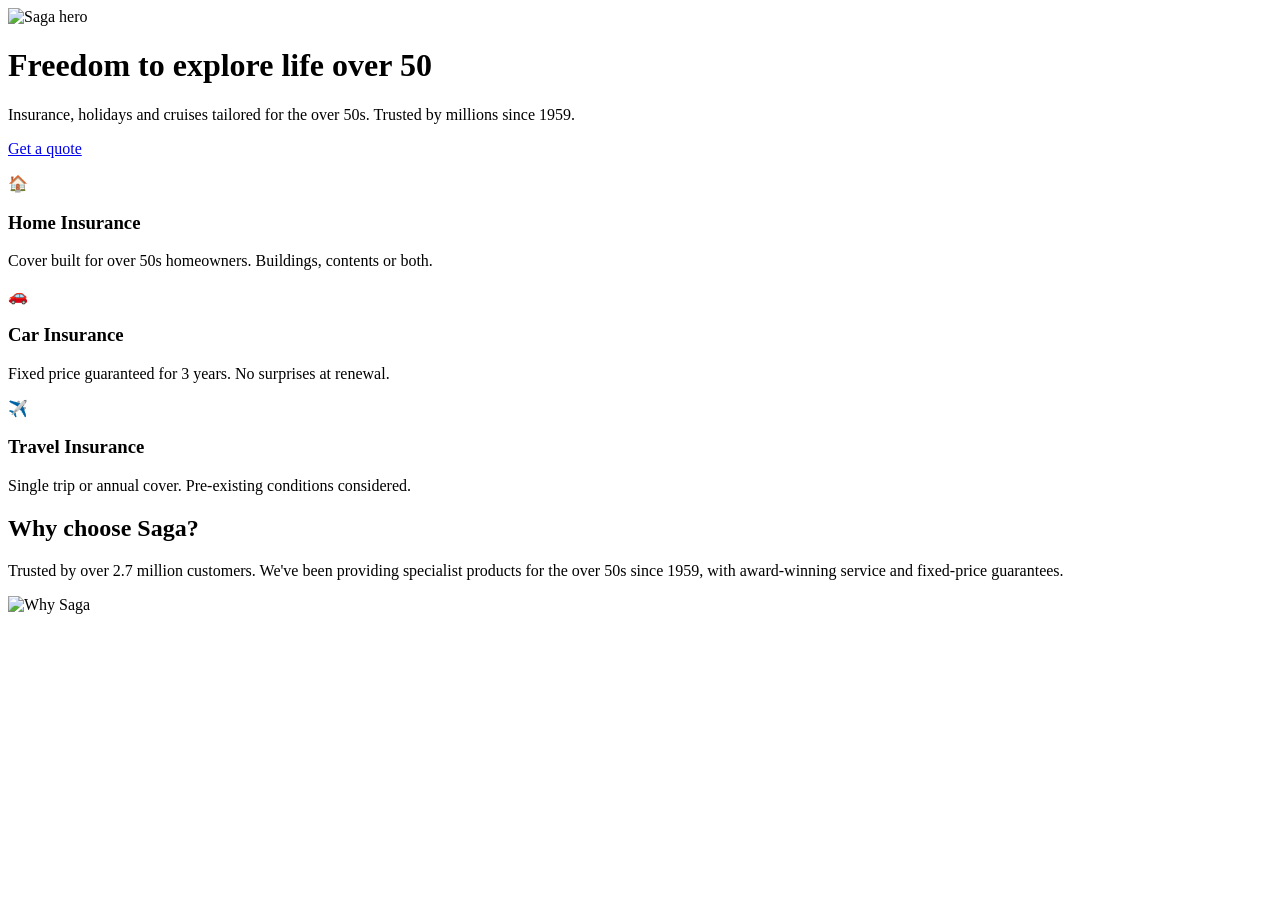
==== index.html @ dc368346 "Add Saga homepage and motorhome insurance EDS pages" ====
<!DOCTYPE html>
<html lang="en">
<head>
  <meta charset="UTF-8">
  <meta name="viewport" content="width=device-width, initial-scale=1.0">
  <title>Home | Saga</title>
</head>
<body>
  <header></header>
  <main>
    <div class="section">
      <div class="hero block">
        <div><div><picture><img src="https://www.saga.co.uk/helix-contentlibrary/saga/homepage/hero.jpg" alt="Saga hero"></picture></div></div>
        <div><div><h1>Freedom to explore life over 50</h1></div></div>
        <div><div><p>Insurance, holidays and cruises tailored for the over 50s. Trusted by millions since 1959.</p></div></div>
        <div><div><p><a href="/car-insurance">Get a quote</a></p></div></div>
      </div>

      <div class="cards block">
        <div>
          <div>🏠</div>
          <div><h3>Home Insurance</h3></div>
          <div><p>Cover built for over 50s homeowners. Buildings, contents or both.</p></div>
        </div>
        <div>
          <div>🚗</div>
          <div><h3>Car Insurance</h3></div>
          <div><p>Fixed price guaranteed for 3 years. No surprises at renewal.</p></div>
        </div>
        <div>
          <div>✈️</div>
          <div><h3>Travel Insurance</h3></div>
          <div><p>Single trip or annual cover. Pre-existing conditions considered.</p></div>
        </div>
      </div>

      <div class="columns block">
        <div>
          <div>
            <h2>Why choose Saga?</h2>
            <p>Trusted by over 2.7 million customers. We've been providing specialist products for the over 50s since 1959, with award-winning service and fixed-price guarantees.</p>
          </div>
          <div><picture><img src="https://www.saga.co.uk/helix-contentlibrary/saga/homepage/why-saga.jpg" alt="Why Saga"></picture></div>
        </div>
      </div>
    </div>
  </main>
  <footer></footer>
</body>
</html>
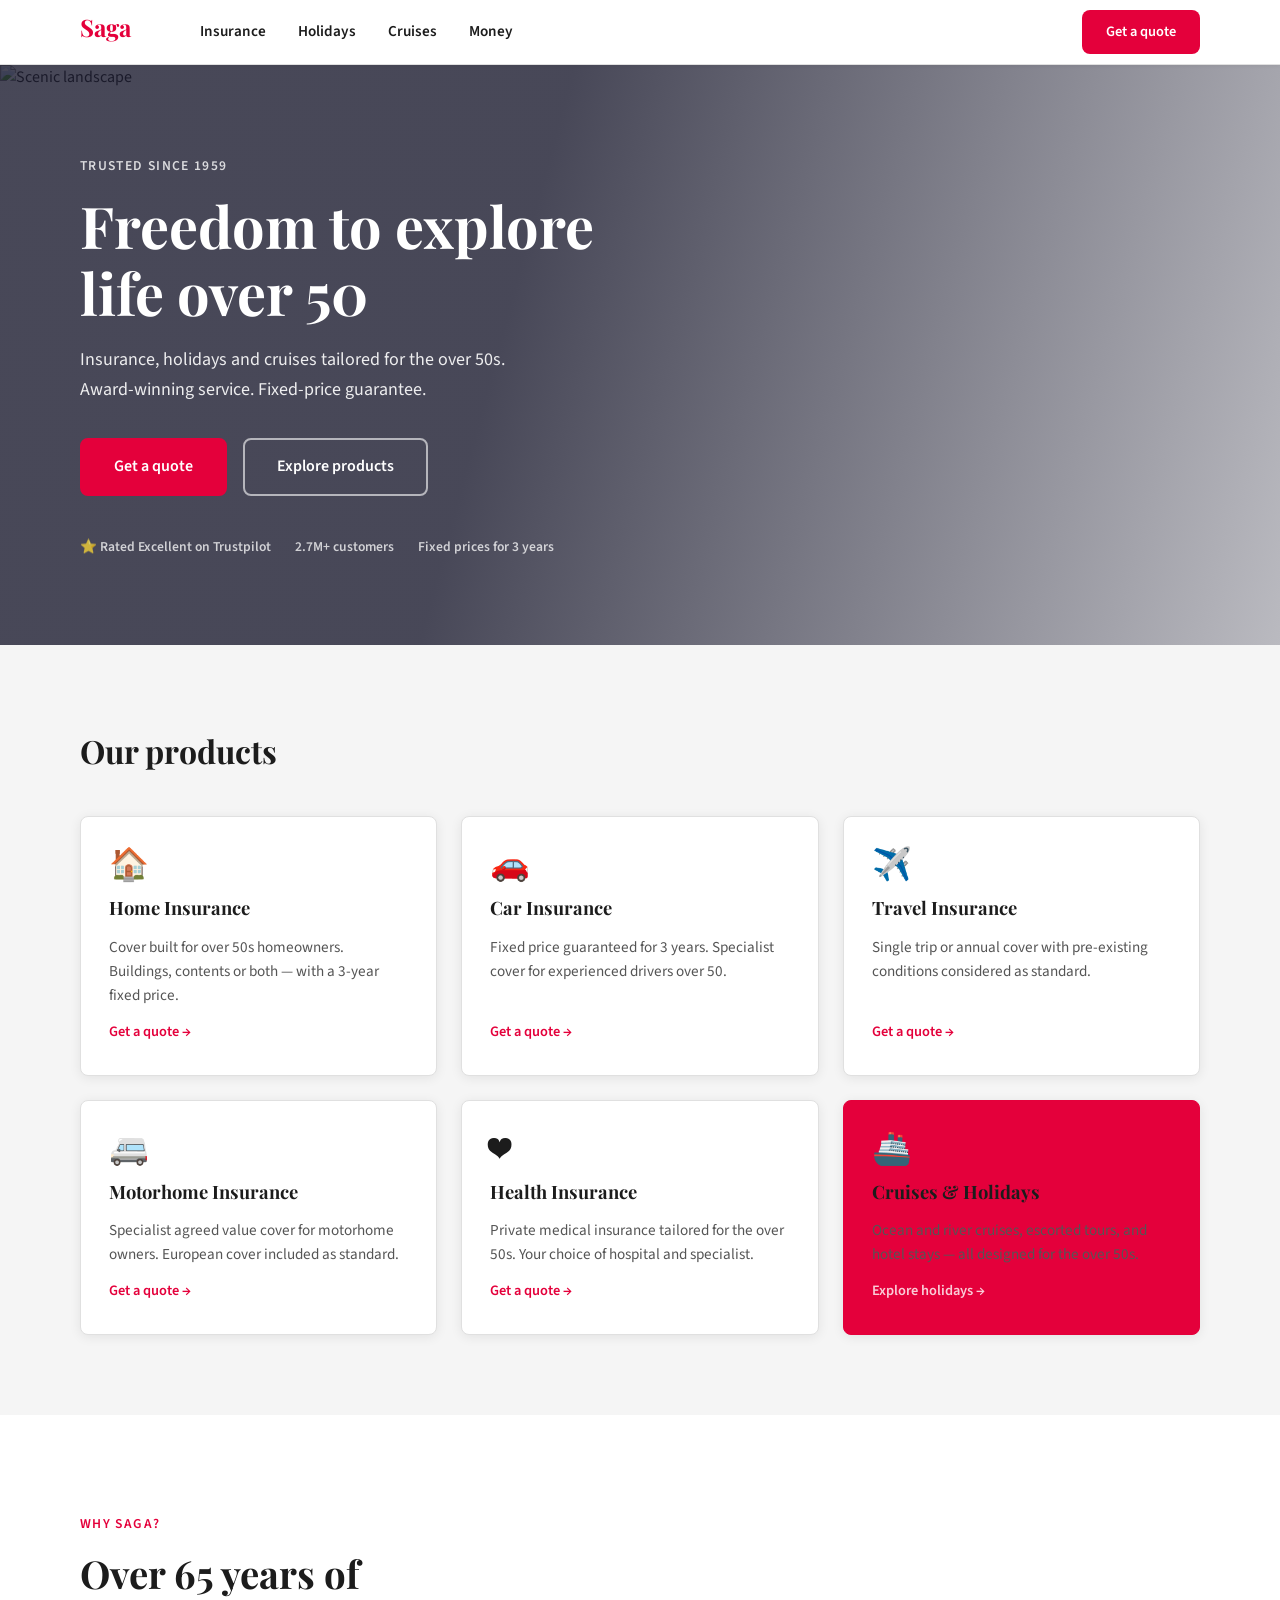
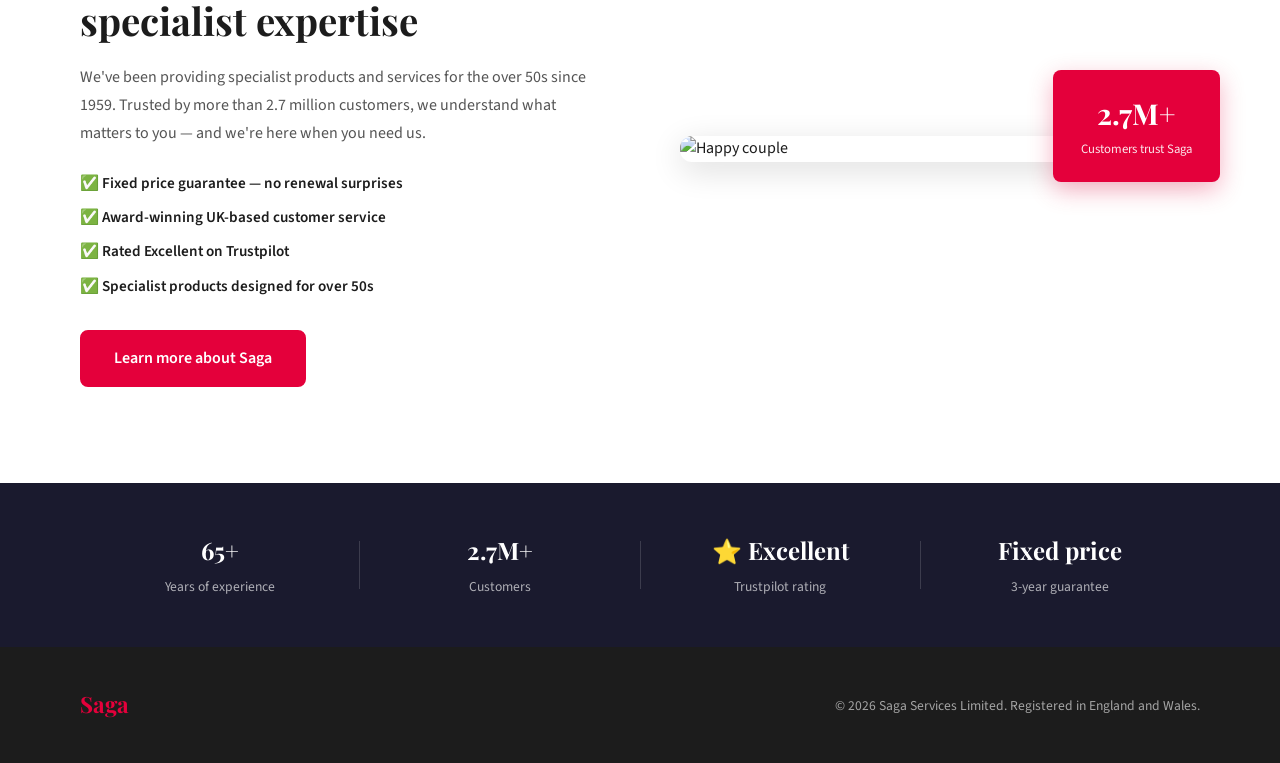
==== commit f1bc3446: "Add Saga branded pages with full UE instrumentation" ====
--- a/index.html
+++ b/index.html
@@ -3,48 +3,194 @@
 <head>
   <meta charset="UTF-8">
   <meta name="viewport" content="width=device-width, initial-scale=1.0">
-  <title>Home | Saga</title>
+  <meta name="urn:adobe:aue:system:aemconnection" content="aem:https://author-p123152-e1209805.adobeaemcloud.com">
+  <title>Home | Saga – Over 50s Insurance, Holidays & Money</title>
+  <script src="https://universal-editor-service.experiencecloud.live/corslib/LATEST" defer></script>
+  <link rel="preconnect" href="https://fonts.googleapis.com">
+  <link rel="preconnect" href="https://fonts.gstatic.com" crossorigin>
+  <link href="https://fonts.googleapis.com/css2?family=Playfair+Display:wght@600;700&family=Source+Sans+3:wght@300;400;600&display=swap" rel="stylesheet">
+  <link rel="stylesheet" href="/styles/saga.css">
 </head>
 <body>
-  <header></header>
+
+  <!-- NAV -->
+  <nav class="nav">
+    <div class="nav-inner">
+      <a href="/" class="nav-logo">
+        <svg width="80" height="28" viewBox="0 0 80 28" fill="none">
+          <text x="0" y="22" font-family="Playfair Display" font-size="24" font-weight="700" fill="#e4003b">Saga</text>
+        </svg>
+      </a>
+      <ul class="nav-links">
+        <li><a href="#">Insurance</a></li>
+        <li><a href="#">Holidays</a></li>
+        <li><a href="#">Cruises</a></li>
+        <li><a href="#">Money</a></li>
+      </ul>
+      <a href="#" class="nav-cta">Get a quote</a>
+    </div>
+  </nav>
+
   <main>
-    <div class="section">
-      <div class="hero block">
-        <div><div><picture><img src="https://www.saga.co.uk/helix-contentlibrary/saga/homepage/hero.jpg" alt="Saga hero"></picture></div></div>
-        <div><div><h1>Freedom to explore life over 50</h1></div></div>
-        <div><div><p>Insurance, holidays and cruises tailored for the over 50s. Trusted by millions since 1959.</p></div></div>
-        <div><div><p><a href="/car-insurance">Get a quote</a></p></div></div>
+
+    <!-- HERO -->
+    <section class="hero"
+      data-aue-resource="urn:aemconnection:/content/saga/en/index/jcr:content/root/hero"
+      data-aue-type="component"
+      data-aue-label="Hero">
+      <div class="hero-bg">
+        <img src="https://images.unsplash.com/photo-1506905925346-21bda4d32df4?w=1600&q=80" alt="Scenic landscape">
+        <div class="hero-overlay"></div>
       </div>
-
-      <div class="cards block">
-        <div>
-          <div>🏠</div>
-          <div><h3>Home Insurance</h3></div>
-          <div><p>Cover built for over 50s homeowners. Buildings, contents or both.</p></div>
+      <div class="hero-content">
+        <span class="hero-eyebrow">Trusted since 1959</span>
+        <h1 data-aue-prop="heading" data-aue-type="richtext">
+          Freedom to explore<br>life over 50
+        </h1>
+        <p data-aue-prop="text" data-aue-type="richtext">
+          Insurance, holidays and cruises tailored for the over 50s.<br>Award-winning service. Fixed-price guarantee.
+        </p>
+        <div class="hero-actions">
+          <a href="#" class="btn btn-primary" data-aue-prop="cta" data-aue-type="text">Get a quote</a>
+          <a href="#" class="btn btn-ghost">Explore products</a>
         </div>
-        <div>
-          <div>🚗</div>
-          <div><h3>Car Insurance</h3></div>
-          <div><p>Fixed price guaranteed for 3 years. No surprises at renewal.</p></div>
-        </div>
-        <div>
-          <div>✈️</div>
-          <div><h3>Travel Insurance</h3></div>
-          <div><p>Single trip or annual cover. Pre-existing conditions considered.</p></div>
+        <div class="hero-trust">
+          <span>⭐ Rated Excellent on Trustpilot</span>
+          <span>2.7M+ customers</span>
+          <span>Fixed prices for 3 years</span>
         </div>
       </div>
+    </section>
 
-      <div class="columns block">
-        <div>
-          <div>
-            <h2>Why choose Saga?</h2>
-            <p>Trusted by over 2.7 million customers. We've been providing specialist products for the over 50s since 1959, with award-winning service and fixed-price guarantees.</p>
-          </div>
-          <div><picture><img src="https://www.saga.co.uk/helix-contentlibrary/saga/homepage/why-saga.jpg" alt="Why Saga"></picture></div>
+    <!-- CARDS -->
+    <section class="cards-section"
+      data-aue-resource="urn:aemconnection:/content/saga/en/index/jcr:content/root/cards"
+      data-aue-type="container"
+      data-aue-label="Insurance Cards">
+      <div class="section-inner">
+        <h2 class="section-title">Our products</h2>
+        <div class="cards-grid">
+
+          <a href="#" class="card"
+            data-aue-resource="urn:aemconnection:/content/saga/en/index/jcr:content/root/cards/card0"
+            data-aue-type="component" data-aue-label="Card">
+            <div class="card-icon">🏠</div>
+            <h3 data-aue-prop="heading" data-aue-type="richtext">Home Insurance</h3>
+            <p data-aue-prop="text" data-aue-type="richtext">Cover built for over 50s homeowners. Buildings, contents or both — with a 3-year fixed price.</p>
+            <span class="card-link">Get a quote →</span>
+          </a>
+
+          <a href="#" class="card"
+            data-aue-resource="urn:aemconnection:/content/saga/en/index/jcr:content/root/cards/card1"
+            data-aue-type="component" data-aue-label="Card">
+            <div class="card-icon">🚗</div>
+            <h3 data-aue-prop="heading" data-aue-type="richtext">Car Insurance</h3>
+            <p data-aue-prop="text" data-aue-type="richtext">Fixed price guaranteed for 3 years. Specialist cover for experienced drivers over 50.</p>
+            <span class="card-link">Get a quote →</span>
+          </a>
+
+          <a href="#" class="card"
+            data-aue-resource="urn:aemconnection:/content/saga/en/index/jcr:content/root/cards/card2"
+            data-aue-type="component" data-aue-label="Card">
+            <div class="card-icon">✈️</div>
+            <h3 data-aue-prop="heading" data-aue-type="richtext">Travel Insurance</h3>
+            <p data-aue-prop="text" data-aue-type="richtext">Single trip or annual cover with pre-existing conditions considered as standard.</p>
+            <span class="card-link">Get a quote →</span>
+          </a>
+
+          <a href="#" class="card"
+            data-aue-resource="urn:aemconnection:/content/saga/en/index/jcr:content/root/cards/card3"
+            data-aue-type="component" data-aue-label="Card">
+            <div class="card-icon">🚐</div>
+            <h3 data-aue-prop="heading" data-aue-type="richtext">Motorhome Insurance</h3>
+            <p data-aue-prop="text" data-aue-type="richtext">Specialist agreed value cover for motorhome owners. European cover included as standard.</p>
+            <span class="card-link">Get a quote →</span>
+          </a>
+
+          <a href="#" class="card"
+            data-aue-resource="urn:aemconnection:/content/saga/en/index/jcr:content/root/cards/card4"
+            data-aue-type="component" data-aue-label="Card">
+            <div class="card-icon">❤️</div>
+            <h3 data-aue-prop="heading" data-aue-type="richtext">Health Insurance</h3>
+            <p data-aue-prop="text" data-aue-type="richtext">Private medical insurance tailored for the over 50s. Your choice of hospital and specialist.</p>
+            <span class="card-link">Get a quote →</span>
+          </a>
+
+          <a href="#" class="card card-highlight"
+            data-aue-resource="urn:aemconnection:/content/saga/en/index/jcr:content/root/cards/card5"
+            data-aue-type="component" data-aue-label="Card">
+            <div class="card-icon">🚢</div>
+            <h3 data-aue-prop="heading" data-aue-type="richtext">Cruises & Holidays</h3>
+            <p data-aue-prop="text" data-aue-type="richtext">Ocean and river cruises, escorted tours, and hotel stays — all designed for the over 50s.</p>
+            <span class="card-link">Explore holidays →</span>
+          </a>
+
         </div>
       </div>
+    </section>
+
+    <!-- COLUMNS / WHY SAGA -->
+    <section class="why-section"
+      data-aue-resource="urn:aemconnection:/content/saga/en/index/jcr:content/root/columns"
+      data-aue-type="component"
+      data-aue-label="Why Saga">
+      <div class="section-inner why-inner">
+        <div class="why-text">
+          <span class="eyebrow">Why Saga?</span>
+          <h2 data-aue-prop="heading" data-aue-type="richtext">Over 65 years of<br>specialist expertise</h2>
+          <p data-aue-prop="text" data-aue-type="richtext">We've been providing specialist products and services for the over 50s since 1959. Trusted by more than 2.7 million customers, we understand what matters to you — and we're here when you need us.</p>
+          <ul class="why-list">
+            <li>✅ Fixed price guarantee — no renewal surprises</li>
+            <li>✅ Award-winning UK-based customer service</li>
+            <li>✅ Rated Excellent on Trustpilot</li>
+            <li>✅ Specialist products designed for over 50s</li>
+          </ul>
+          <a href="#" class="btn btn-primary">Learn more about Saga</a>
+        </div>
+        <div class="why-image">
+          <img src="https://images.unsplash.com/photo-1504674900247-0877df9cc836?w=800&q=80" alt="Happy couple" data-aue-prop="image" data-aue-type="media">
+          <div class="why-stat">
+            <strong>2.7M+</strong>
+            <span>Customers trust Saga</span>
+          </div>
+        </div>
+      </div>
+    </section>
+
+    <!-- TRUST BANNER -->
+    <section class="trust-banner">
+      <div class="section-inner trust-inner">
+        <div class="trust-item">
+          <strong>65+</strong>
+          <span>Years of experience</span>
+        </div>
+        <div class="trust-divider"></div>
+        <div class="trust-item">
+          <strong>2.7M+</strong>
+          <span>Customers</span>
+        </div>
+        <div class="trust-divider"></div>
+        <div class="trust-item">
+          <strong>⭐ Excellent</strong>
+          <span>Trustpilot rating</span>
+        </div>
+        <div class="trust-divider"></div>
+        <div class="trust-item">
+          <strong>Fixed price</strong>
+          <span>3-year guarantee</span>
+        </div>
+      </div>
+    </section>
+
+  </main>
+
+  <footer class="footer">
+    <div class="section-inner footer-inner">
+      <div class="footer-logo">Saga</div>
+      <p>© 2026 Saga Services Limited. Registered in England and Wales.</p>
     </div>
-  </main>
-  <footer></footer>
+  </footer>
+
+  <script src="/scripts/saga.js"></script>
 </body>
 </html>
--- a/styles/saga.css
+++ b/styles/saga.css
@@ -0,0 +1,530 @@
+/* ============================================
+   SAGA BRANDED STYLES
+   ============================================ */
+
+:root {
+  --saga-red: #e4003b;
+  --saga-red-dark: #b8002e;
+  --saga-navy: #1a1a2e;
+  --saga-dark: #1c1c1c;
+  --saga-grey: #f5f5f5;
+  --saga-mid-grey: #888;
+  --saga-border: #e0e0e0;
+  --white: #ffffff;
+  --font-display: 'Playfair Display', Georgia, serif;
+  --font-body: 'Source Sans 3', sans-serif;
+  --max-width: 1200px;
+  --radius: 8px;
+  --shadow: 0 2px 12px rgb(0 0 0 / 8%);
+  --shadow-hover: 0 8px 32px rgb(0 0 0 / 14%);
+  --transition: 0.2s ease;
+}
+
+*, *::before, *::after { box-sizing: border-box; margin: 0; padding: 0; }
+
+html { scroll-behavior: smooth; }
+
+body {
+  font-family: var(--font-body);
+  font-size: 1rem;
+  color: var(--saga-dark);
+  background: var(--white);
+  line-height: 1.6;
+  -webkit-font-smoothing: antialiased;
+}
+
+img { max-width: 100%; height: auto; display: block; }
+a { text-decoration: none; color: inherit; }
+ul { list-style: none; }
+
+/* ---- LAYOUT ---- */
+.section-inner {
+  max-width: var(--max-width);
+  margin: 0 auto;
+  padding: 0 40px;
+}
+
+/* ---- NAV ---- */
+.nav {
+  position: sticky;
+  top: 0;
+  z-index: 100;
+  background: var(--white);
+  border-bottom: 1px solid var(--saga-border);
+  box-shadow: 0 1px 4px rgb(0 0 0 / 6%);
+}
+
+.nav-inner {
+  max-width: var(--max-width);
+  margin: 0 auto;
+  padding: 0 40px;
+  height: 64px;
+  display: flex;
+  align-items: center;
+  gap: 40px;
+}
+
+.nav-logo {
+  font-family: var(--font-display);
+  font-size: 1.6rem;
+  font-weight: 700;
+  color: var(--saga-red);
+  flex-shrink: 0;
+}
+
+.nav-links {
+  display: flex;
+  gap: 32px;
+  flex: 1;
+}
+
+.nav-links a {
+  font-size: 0.95rem;
+  font-weight: 600;
+  color: var(--saga-dark);
+  transition: color var(--transition);
+}
+
+.nav-links a:hover { color: var(--saga-red); }
+
+.nav-cta {
+  background: var(--saga-red);
+  color: var(--white);
+  padding: 10px 24px;
+  border-radius: var(--radius);
+  font-size: 0.9rem;
+  font-weight: 600;
+  white-space: nowrap;
+  transition: background var(--transition);
+}
+
+.nav-cta:hover { background: var(--saga-red-dark); }
+
+/* ---- BUTTONS ---- */
+.btn {
+  display: inline-flex;
+  align-items: center;
+  padding: 14px 32px;
+  border-radius: var(--radius);
+  font-size: 1rem;
+  font-weight: 600;
+  font-family: var(--font-body);
+  cursor: pointer;
+  transition: all var(--transition);
+  border: 2px solid transparent;
+}
+
+.btn-primary {
+  background: var(--saga-red);
+  color: var(--white);
+  border-color: var(--saga-red);
+}
+
+.btn-primary:hover {
+  background: var(--saga-red-dark);
+  border-color: var(--saga-red-dark);
+  transform: translateY(-1px);
+  box-shadow: 0 4px 16px rgb(228 0 59 / 30%);
+}
+
+.btn-ghost {
+  background: transparent;
+  color: var(--white);
+  border-color: rgb(255 255 255 / 60%);
+}
+
+.btn-ghost:hover {
+  background: rgb(255 255 255 / 15%);
+  border-color: var(--white);
+}
+
+/* ---- HERO ---- */
+.hero {
+  position: relative;
+  min-height: 580px;
+  display: flex;
+  align-items: center;
+  overflow: hidden;
+}
+
+.hero-bg {
+  position: absolute;
+  inset: 0;
+}
+
+.hero-bg img {
+  width: 100%;
+  height: 100%;
+  object-fit: cover;
+  object-position: center;
+}
+
+.hero-overlay {
+  position: absolute;
+  inset: 0;
+  background: linear-gradient(105deg, rgb(26 26 46 / 80%) 40%, rgb(26 26 46 / 30%) 100%);
+}
+
+.hero-content {
+  position: relative;
+  z-index: 1;
+  max-width: var(--max-width);
+  width: 100%;
+  margin: 0 auto;
+  padding: 80px 40px;
+  color: var(--white);
+}
+
+.hero-eyebrow, .eyebrow {
+  display: inline-block;
+  font-size: 0.85rem;
+  font-weight: 600;
+  letter-spacing: 0.1em;
+  text-transform: uppercase;
+  color: rgb(255 255 255 / 80%);
+  margin-bottom: 16px;
+}
+
+.hero-content h1 {
+  font-family: var(--font-display);
+  font-size: clamp(2.2rem, 5vw, 3.6rem);
+  font-weight: 700;
+  line-height: 1.15;
+  margin-bottom: 20px;
+  color: var(--white);
+}
+
+.hero-content p {
+  font-size: 1.125rem;
+  line-height: 1.7;
+  color: rgb(255 255 255 / 90%);
+  max-width: 560px;
+  margin-bottom: 32px;
+}
+
+.hero-actions {
+  display: flex;
+  gap: 16px;
+  flex-wrap: wrap;
+  margin-bottom: 40px;
+}
+
+.hero-trust {
+  display: flex;
+  gap: 24px;
+  flex-wrap: wrap;
+  font-size: 0.85rem;
+  color: rgb(255 255 255 / 75%);
+  font-weight: 600;
+}
+
+.breadcrumb {
+  font-size: 0.85rem;
+  color: rgb(255 255 255 / 70%);
+  margin-bottom: 16px;
+}
+
+.breadcrumb a { color: rgb(255 255 255 / 70%); }
+.breadcrumb a:hover { color: var(--white); }
+
+/* ---- CARDS SECTION ---- */
+.cards-section {
+  padding: 80px 0;
+  background: var(--saga-grey);
+}
+
+.section-title {
+  font-family: var(--font-display);
+  font-size: 2rem;
+  font-weight: 700;
+  color: var(--saga-dark);
+  margin-bottom: 40px;
+}
+
+.cards-grid {
+  display: grid;
+  grid-template-columns: repeat(3, 1fr);
+  gap: 24px;
+}
+
+.cards-grid-3 {
+  grid-template-columns: repeat(3, 1fr);
+}
+
+.card {
+  background: var(--white);
+  border-radius: var(--radius);
+  padding: 32px 28px;
+  box-shadow: var(--shadow);
+  transition: all var(--transition);
+  display: flex;
+  flex-direction: column;
+  gap: 12px;
+  border: 1px solid var(--saga-border);
+}
+
+.card:hover {
+  transform: translateY(-4px);
+  box-shadow: var(--shadow-hover);
+  border-color: var(--saga-red);
+}
+
+.card-highlight {
+  background: var(--saga-red);
+  color: var(--white);
+  border-color: var(--saga-red);
+}
+
+.card-highlight h3, .card-highlight p { color: var(--white); }
+.card-highlight .card-link { color: rgb(255 255 255 / 80%); }
+
+.card-icon { font-size: 2rem; line-height: 1; }
+
+.card h3 {
+  font-family: var(--font-display);
+  font-size: 1.15rem;
+  font-weight: 700;
+  color: var(--saga-dark);
+}
+
+.card p {
+  font-size: 0.95rem;
+  line-height: 1.6;
+  color: #555;
+  flex: 1;
+}
+
+.card-link {
+  font-size: 0.9rem;
+  font-weight: 600;
+  color: var(--saga-red);
+  margin-top: auto;
+}
+
+/* ---- WHY SECTION ---- */
+.why-section {
+  padding: 96px 0;
+  background: var(--white);
+}
+
+.why-inner {
+  display: grid;
+  grid-template-columns: 1fr 1fr;
+  gap: 80px;
+  align-items: center;
+}
+
+.why-text .eyebrow {
+  color: var(--saga-red);
+  font-size: 0.85rem;
+}
+
+.why-text h2 {
+  font-family: var(--font-display);
+  font-size: clamp(1.8rem, 3vw, 2.6rem);
+  font-weight: 700;
+  color: var(--saga-dark);
+  line-height: 1.2;
+  margin-bottom: 20px;
+}
+
+.why-text p {
+  font-size: 1rem;
+  line-height: 1.75;
+  color: #555;
+  margin-bottom: 24px;
+}
+
+.why-list {
+  margin-bottom: 32px;
+  display: flex;
+  flex-direction: column;
+  gap: 10px;
+}
+
+.why-list li {
+  font-size: 0.95rem;
+  font-weight: 600;
+  color: var(--saga-dark);
+}
+
+.why-image {
+  position: relative;
+}
+
+.why-image img {
+  width: 100%;
+  border-radius: 12px;
+  box-shadow: var(--shadow-hover);
+}
+
+.why-stat {
+  position: absolute;
+  bottom: -20px;
+  right: -20px;
+  background: var(--saga-red);
+  color: var(--white);
+  padding: 20px 28px;
+  border-radius: var(--radius);
+  text-align: center;
+  box-shadow: 0 8px 24px rgb(228 0 59 / 30%);
+}
+
+.why-stat strong {
+  display: block;
+  font-family: var(--font-display);
+  font-size: 1.8rem;
+  font-weight: 700;
+}
+
+.why-stat span {
+  font-size: 0.8rem;
+  opacity: 0.9;
+}
+
+/* ---- TRUST BANNER ---- */
+.trust-banner {
+  background: var(--saga-navy);
+  padding: 48px 0;
+}
+
+.trust-inner {
+  display: flex;
+  align-items: center;
+  justify-content: center;
+  gap: 0;
+}
+
+.trust-item {
+  flex: 1;
+  text-align: center;
+  color: var(--white);
+}
+
+.trust-item strong {
+  display: block;
+  font-family: var(--font-display);
+  font-size: 1.5rem;
+  font-weight: 700;
+  color: var(--white);
+  margin-bottom: 4px;
+}
+
+.trust-item span {
+  font-size: 0.85rem;
+  color: rgb(255 255 255 / 65%);
+}
+
+.trust-divider {
+  width: 1px;
+  height: 48px;
+  background: rgb(255 255 255 / 15%);
+  flex-shrink: 0;
+}
+
+/* ---- FAQ / ACCORDION ---- */
+.faq-section {
+  padding: 80px 0;
+  background: var(--saga-grey);
+}
+
+.accordion {
+  max-width: 800px;
+}
+
+.accordion-item {
+  background: var(--white);
+  border-radius: var(--radius);
+  margin-bottom: 8px;
+  border: 1px solid var(--saga-border);
+  overflow: hidden;
+}
+
+.accordion-header {
+  width: 100%;
+  background: none;
+  border: none;
+  cursor: pointer;
+  display: flex;
+  justify-content: space-between;
+  align-items: center;
+  padding: 20px 24px;
+  font-size: 1rem;
+  font-weight: 600;
+  color: var(--saga-dark);
+  text-align: left;
+  gap: 16px;
+  font-family: var(--font-body);
+  transition: background var(--transition);
+}
+
+.accordion-header:hover { background: var(--saga-grey); }
+.accordion-header[aria-expanded="true"] { color: var(--saga-red); }
+
+.accordion-icon {
+  font-size: 1.4rem;
+  color: var(--saga-red);
+  flex-shrink: 0;
+  transition: transform var(--transition);
+}
+
+.accordion-header[aria-expanded="true"] .accordion-icon {
+  transform: rotate(45deg);
+}
+
+.accordion-body {
+  max-height: 0;
+  overflow: hidden;
+  transition: max-height 0.35s ease, padding var(--transition);
+  font-size: 0.95rem;
+  line-height: 1.75;
+  color: #555;
+  padding: 0 24px;
+}
+
+.accordion-body.open {
+  padding: 0 24px 20px;
+}
+
+/* ---- FOOTER ---- */
+.footer {
+  background: var(--saga-dark);
+  padding: 40px 0;
+  color: rgb(255 255 255 / 60%);
+}
+
+.footer-inner {
+  display: flex;
+  align-items: center;
+  justify-content: space-between;
+  gap: 24px;
+}
+
+.footer-logo {
+  font-family: var(--font-display);
+  font-size: 1.4rem;
+  font-weight: 700;
+  color: var(--saga-red);
+}
+
+.footer p { font-size: 0.85rem; }
+
+/* ---- RESPONSIVE ---- */
+@media (width <= 1024px) {
+  .cards-grid { grid-template-columns: repeat(2, 1fr); }
+  .why-inner { grid-template-columns: 1fr; gap: 48px; }
+  .why-stat { bottom: 16px; right: 16px; }
+}
+
+@media (width <= 768px) {
+  .section-inner { padding: 0 20px; }
+  .nav-inner { padding: 0 20px; gap: 20px; }
+  .nav-links { display: none; }
+  .hero-content { padding: 60px 20px; }
+  .cards-grid { grid-template-columns: 1fr; }
+  .trust-inner { flex-wrap: wrap; gap: 32px; }
+  .trust-divider { display: none; }
+  .footer-inner { flex-direction: column; text-align: center; }
+  .hero-actions { flex-direction: column; }
+  .btn { justify-content: center; }
+}
